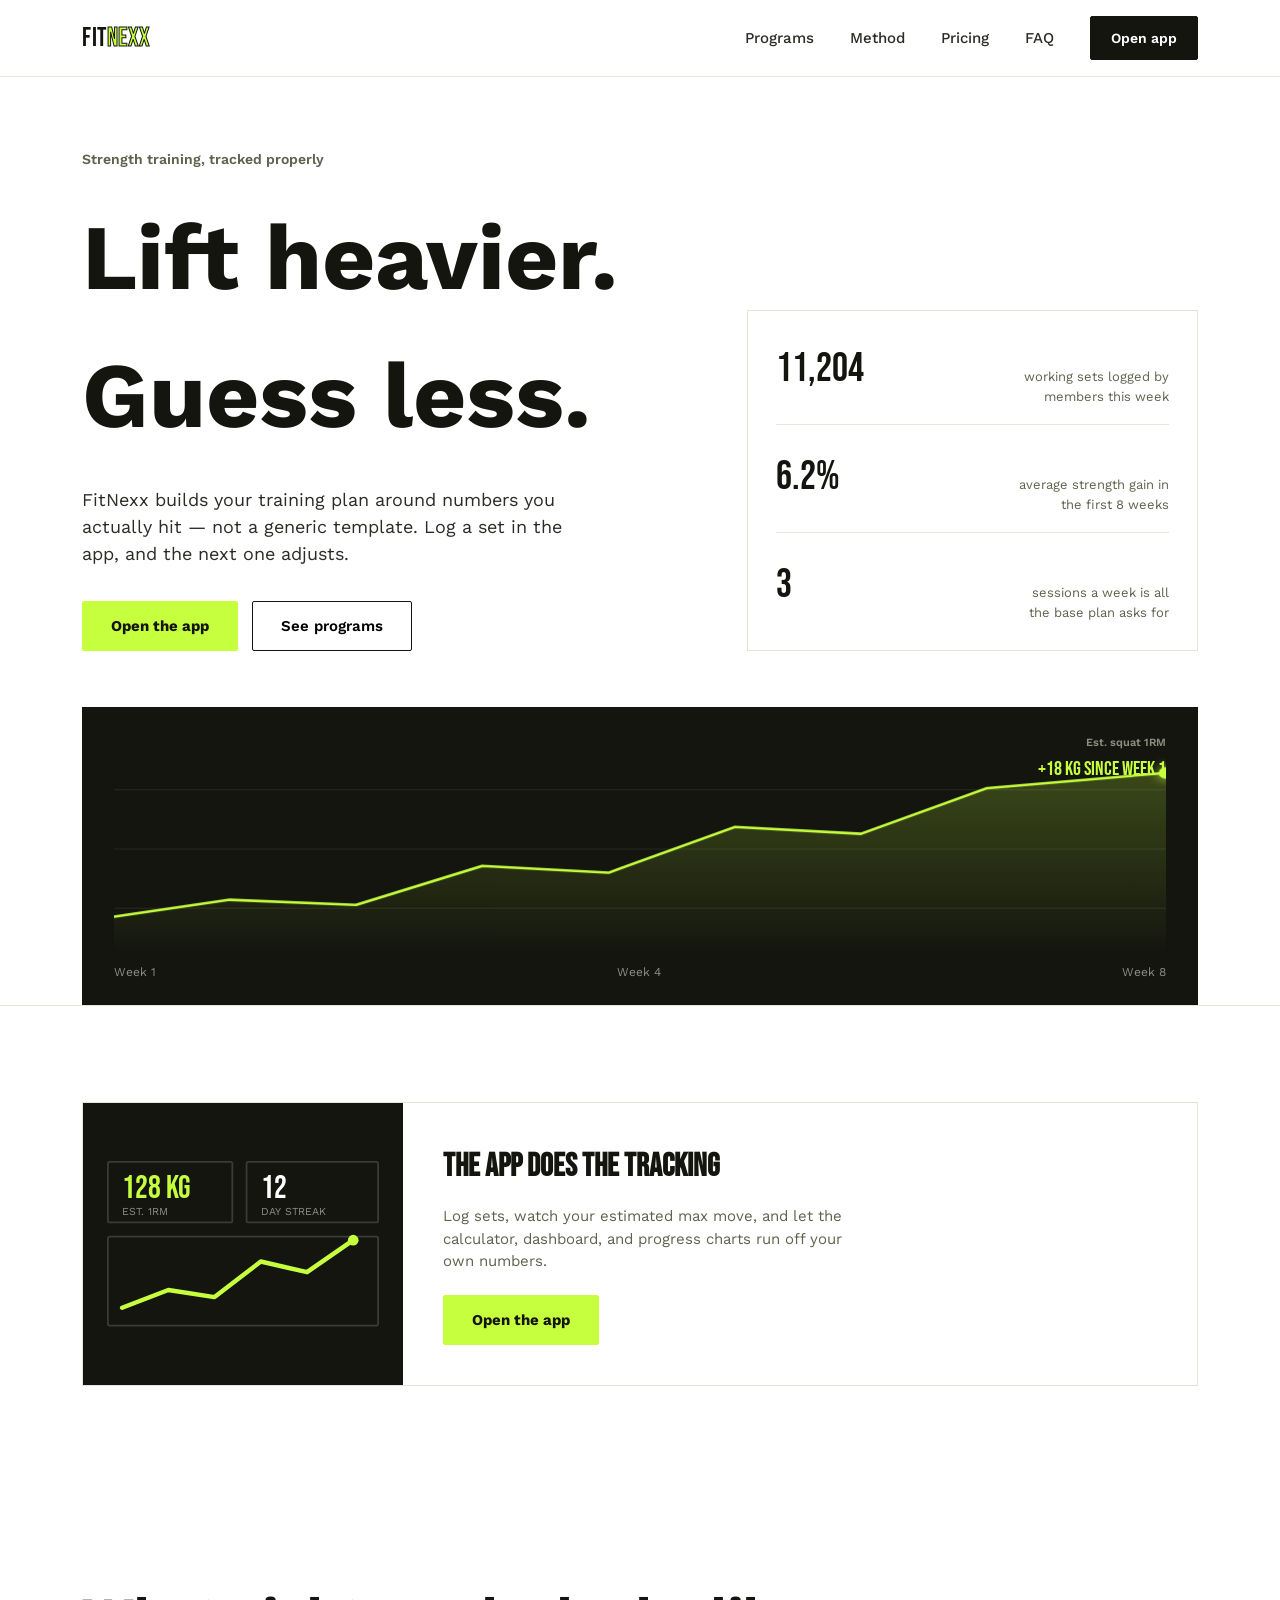
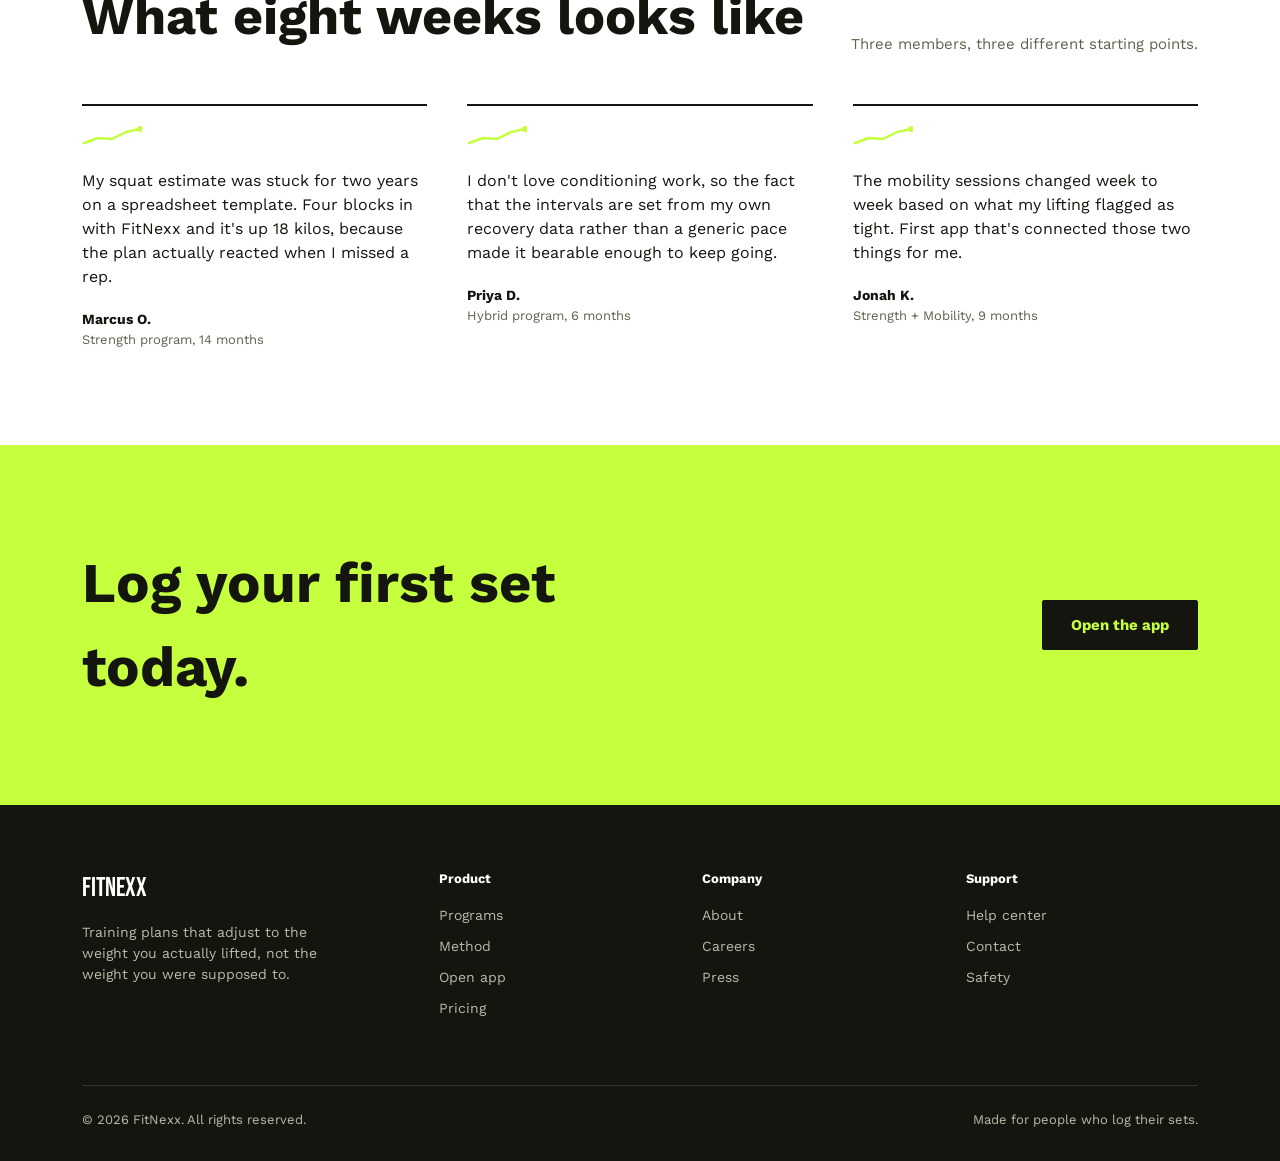
==== index.html @ 42fff478 "Add files via upload" ====
<!DOCTYPE html>
<html lang="en">
<head>
<meta charset="UTF-8">
<meta name="viewport" content="width=device-width, initial-scale=1.0">
<title>Home — FitNexx</title>
<meta name="description" content="Strength training plans that adjust to the weight you actually lift.">
<link rel="preconnect" href="https://fonts.googleapis.com">
<link rel="preconnect" href="https://fonts.gstatic.com" crossorigin>
<link href="https://fonts.googleapis.com/css2?family=Bebas+Neue&family=Work+Sans:wght@400;500;600;700&display=swap" rel="stylesheet">
<link rel="stylesheet" href="styles.css">
</head>
<body>
  <header class="site-header">
    <nav class="wrap">
      <a href="index.html" class="logo">FIT<span>NEXX</span></a>
      <div class="navlinks">
        <a href="programs.html">Programs</a>
        <a href="method.html">Method</a>
        <a href="pricing.html">Pricing</a>
        <a href="faq.html">FAQ</a>
        <a href="app-dashboard.html" class="nav-cta">Open app</a>
      </div>
    </nav>
  </header>

  <section class="hero">
    <div class="wrap">
      <div class="hero-grid">
        <div>
          <div class="hero-eyebrow">Strength training, tracked properly</div>
          <h1 class="hero-head">Lift heavier.<br>Guess less.</h1>
          <p class="hero-sub">FitNexx builds your training plan around numbers you actually hit — not a generic template. Log a set in the app, and the next one adjusts.</p>
          <div class="hero-actions">
            <a href="app-dashboard.html"><button class="btn-primary">Open the app</button></a>
            <a href="programs.html"><button class="btn-secondary">See programs</button></a>
          </div>
        </div>
        <div class="hero-panel">
          <div class="hero-stat-row">
            <div class="hero-stat-num" data-countup="11204" data-format="comma">0</div>
            <div class="hero-stat-label">working sets logged by members this week</div>
          </div>
          <div class="hero-stat-row">
            <div class="hero-stat-num" data-countup="6.2" data-format="decimal" data-suffix="%">0%</div>
            <div class="hero-stat-label">average strength gain in the first 8 weeks</div>
          </div>
          <div class="hero-stat-row">
            <div class="hero-stat-num" data-countup="3" data-format="int">0</div>
            <div class="hero-stat-label">sessions a week is all the base plan asks for</div>
          </div>
        </div>
      </div>
      <div class="hero-chart-panel" aria-hidden="true">
        <svg class="hero-chart-svg" viewBox="0 0 1000 260" preserveAspectRatio="none">
          <defs>
            <linearGradient id="chartFade" x1="0" y1="0" x2="0" y2="1">
              <stop offset="0%" stop-color="#C6FF3E" stop-opacity="0.22"/>
              <stop offset="100%" stop-color="#C6FF3E" stop-opacity="0"/>
            </linearGradient>
          </defs>
          <line x1="0" y1="60" x2="1000" y2="60" stroke="rgba(255,255,255,0.08)"/>
          <line x1="0" y1="130" x2="1000" y2="130" stroke="rgba(255,255,255,0.08)"/>
          <line x1="0" y1="200" x2="1000" y2="200" stroke="rgba(255,255,255,0.08)"/>
          <path class="hero-chart-fill" d="M0,210 L110,190 L230,196 L350,150 L470,158 L590,104 L710,112 L830,58 L1000,40 L1000,260 L0,260 Z" fill="url(#chartFade)"/>
          <path class="hero-chart-line" d="M0,210 L110,190 L230,196 L350,150 L470,158 L590,104 L710,112 L830,58 L1000,40" fill="none" stroke="#C6FF3E" stroke-width="3" stroke-linecap="round" stroke-linejoin="round"/>
          <circle class="hero-chart-dot" cx="1000" cy="40" r="7" fill="#C6FF3E"/>
        </svg>
        <div class="hero-chart-labels">
          <span>Week 1</span><span>Week 4</span><span>Week 8</span>
        </div>
        <div class="hero-chart-callout">
          <span class="hero-chart-callout-lbl">Est. squat 1RM</span>
          <span class="hero-chart-callout-val">+18 kg since week 1</span>
        </div>
      </div>
    </div>
  </section>

  <section>
    <div class="wrap">
      <div class="app-teaser">
        <svg class="app-teaser-graphic" viewBox="0 0 180 120" aria-hidden="true">
          <rect x="0" y="0" width="180" height="120" fill="var(--ink)"/>
          <rect x="14" y="14" width="70" height="34" rx="1" fill="none" stroke="rgba(255,255,255,0.16)"/>
          <text x="22" y="34" font-family="Bebas Neue" font-size="18" fill="var(--volt)">128 kg</text>
          <text x="22" y="44" font-family="Work Sans" font-size="6" fill="#8C8F80">EST. 1RM</text>
          <rect x="92" y="14" width="74" height="34" rx="1" fill="none" stroke="rgba(255,255,255,0.16)"/>
          <text x="100" y="34" font-family="Bebas Neue" font-size="18" fill="#FFFFFF">12</text>
          <text x="100" y="44" font-family="Work Sans" font-size="6" fill="#8C8F80">DAY STREAK</text>
          <rect x="14" y="56" width="152" height="50" rx="1" fill="none" stroke="rgba(255,255,255,0.16)"/>
          <path d="M22,96 L48,86 L74,90 L100,70 L126,76 L152,58" fill="none" stroke="var(--volt)" stroke-width="2.5" stroke-linecap="round" stroke-linejoin="round"/>
          <circle cx="152" cy="58" r="3" fill="var(--volt)"/>
        </svg>
        <div class="app-teaser-copy">
          <h3>The app does the tracking</h3>
          <p>Log sets, watch your estimated max move, and let the calculator, dashboard, and progress charts run off your own numbers.</p>
          <a href="app-dashboard.html"><button class="btn-primary">Open the app</button></a>
        </div>
      </div>
    </div>
  </section>

  <section>
    <div class="wrap">
      <div class="sec-head">
        <h2>What eight weeks looks like</h2>
        <p>Three members, three different starting points.</p>
      </div>
      <div class="quote-grid">
        <div class="quote-card">
          <svg class="quote-trend" viewBox="0 0 60 20" fill="none" aria-hidden="true"><path d="M2 17 L16 12 L30 13 L44 6 L58 3" stroke="var(--volt)" stroke-width="2.5" stroke-linecap="round" stroke-linejoin="round"/><circle cx="58" cy="3" r="3" fill="var(--volt)"/></svg>
          <p>My squat estimate was stuck for two years on a spreadsheet template. Four blocks in with FitNexx and it's up 18 kilos, because the plan actually reacted when I missed a rep.</p>
          <div class="quote-name">Marcus O.</div>
          <div class="quote-role">Strength program, 14 months</div>
        </div>
        <div class="quote-card">
          <svg class="quote-trend" viewBox="0 0 60 20" fill="none" aria-hidden="true"><path d="M2 17 L16 12 L30 13 L44 6 L58 3" stroke="var(--volt)" stroke-width="2.5" stroke-linecap="round" stroke-linejoin="round"/><circle cx="58" cy="3" r="3" fill="var(--volt)"/></svg>
          <p>I don't love conditioning work, so the fact that the intervals are set from my own recovery data rather than a generic pace made it bearable enough to keep going.</p>
          <div class="quote-name">Priya D.</div>
          <div class="quote-role">Hybrid program, 6 months</div>
        </div>
        <div class="quote-card">
          <svg class="quote-trend" viewBox="0 0 60 20" fill="none" aria-hidden="true"><path d="M2 17 L16 12 L30 13 L44 6 L58 3" stroke="var(--volt)" stroke-width="2.5" stroke-linecap="round" stroke-linejoin="round"/><circle cx="58" cy="3" r="3" fill="var(--volt)"/></svg>
          <p>The mobility sessions changed week to week based on what my lifting flagged as tight. First app that's connected those two things for me.</p>
          <div class="quote-name">Jonah K.</div>
          <div class="quote-role">Strength + Mobility, 9 months</div>
        </div>
      </div>
    </div>
  </section>

  <section class="cta">
    <div class="wrap cta-inner">
      <h2>Log your first set today.</h2>
      <a href="app-dashboard.html"><button class="btn-primary" style="background:var(--ink);color:var(--volt);border-color:var(--ink);">Open the app</button></a>
    </div>
  </section>

  <footer>
    <div class="wrap">
      <div class="foot-grid">
        <div>
          <div class="foot-logo">FITNEXX</div>
          <p style="font-size:14px;max-width:260px;">Training plans that adjust to the weight you actually lifted, not the weight you were supposed to.</p>
        </div>
        <div>
          <h5>Product</h5>
          <ul>
            <li><a href="programs.html">Programs</a></li>
            <li><a href="method.html">Method</a></li>
            <li><a href="app-dashboard.html">Open app</a></li>
            <li><a href="pricing.html">Pricing</a></li>
          </ul>
        </div>
        <div>
          <h5>Company</h5>
          <ul>
            <li><a href="method.html">About</a></li>
            <li><a href="mailto:careers@fitnexx.app">Careers</a></li>
            <li><a href="mailto:press@fitnexx.app">Press</a></li>
          </ul>
        </div>
        <div>
          <h5>Support</h5>
          <ul>
            <li><a href="faq.html">Help center</a></li>
            <li><a href="mailto:hello@fitnexx.app">Contact</a></li>
            <li><a href="mailto:safety@fitnexx.app">Safety</a></li>
          </ul>
        </div>
      </div>
      <div class="foot-bottom">
        <span>© 2026 FitNexx. All rights reserved.</span>
        <span>Made for people who log their sets.</span>
      </div>
    </div>
  </footer>
<script src="app.js"></script>
</body>
</html>
---- styles.css ----
:root{
    --ink:#14150F;
    --paper:#FFFFFF;
    --volt:#C6FF3E;
    --charcoal:#2B2C26;
    --muted:#5F624D;
    --hair:#E4E4DA;
    --red:#E23B2E;
    --panel:#FAFAF6;
  }
  *{box-sizing:border-box;margin:0;padding:0;}
  html{scroll-behavior:smooth;-webkit-text-size-adjust:100%;}
  body{
    font-family:'Work Sans',sans-serif;
    color:var(--ink);
    background:var(--paper);
    line-height:1.5;
    -webkit-font-smoothing:antialiased;
    overflow-x:hidden;
  }
  .display{
    font-family:'Bebas Neue',sans-serif;
    letter-spacing:0.01em;
    line-height:0.92;
    text-transform:uppercase;
  }
  a{color:inherit;text-decoration:none;}
  img{max-width:100%;display:block;}
  button{font-family:inherit;-webkit-tap-highlight-color:transparent;touch-action:manipulation;}
  /* every tappable control keeps a real touch target, on every breakpoint */
  button, .nav-cta, .app-nav a, .lift-chip, .del-btn, .program-set-btn, .plan-btn, .log-add-btn, .calc-save-btn, .unit-toggle button{
    min-height:44px;
  }
  input, select{font-size:16px;} /* stops iOS auto-zoom on focus */
  .wrap{max-width:1180px;margin:0 auto;padding:0 32px;}
  section{padding:96px 0;scroll-margin-top:92px;}
  @media(max-width:640px){section{padding:56px 0;} .wrap{padding:0 20px;}}
  @media(max-width:400px){.wrap{padding:0 16px;}}
  a:focus-visible, button:focus-visible, input:focus-visible, select:focus-visible{
    outline:3px solid var(--ink);
    outline-offset:2px;
  }

  /* ================= MARKETING NAV ================= */
  header.site-header{
    position:sticky;top:0;z-index:50;
    background:rgba(255,255,255,0.92);
    backdrop-filter:blur(8px);
    border-bottom:1px solid var(--hair);
  }
  nav.wrap{display:flex;align-items:center;justify-content:space-between;height:76px;gap:16px;}
  .logo{font-family:'Bebas Neue',sans-serif;font-size:26px;letter-spacing:0.02em;flex-shrink:0;}
  .logo span{color:var(--volt);-webkit-text-stroke:1px var(--ink);}
  .navlinks{display:flex;gap:36px;align-items:center;}
  .navlinks a:not(.nav-cta){font-size:15px;font-weight:500;color:var(--charcoal);transition:color .15s;display:flex;align-items:center;}
  .navlinks a:not(.nav-cta):hover{color:var(--ink);}
  .navlinks a.active:not(.nav-cta){color:var(--ink);font-weight:700;}
  .nav-cta{background:var(--ink);color:var(--paper);padding:0 20px;border-radius:2px;font-weight:600;font-size:14px;border:1px solid var(--ink);display:flex;align-items:center;justify-content:center;}
  .nav-cta:hover{background:var(--paper);color:var(--ink);}
  @media(max-width:820px){.navlinks a:not(.nav-cta){display:none;}}
  @media(max-width:400px){
    nav.wrap{height:64px;}
    .logo{font-size:22px;}
    .nav-cta{padding:0 14px;font-size:13px;}
  }

  /* ================= HERO ================= */
  .hero{padding:72px 0 0 0;border-bottom:1px solid var(--hair);}
  .hero-grid{display:grid;grid-template-columns:1.35fr 1fr;gap:56px;align-items:end;}
  @media(max-width:900px){.hero-grid{grid-template-columns:1fr;}}
  .hero-eyebrow{font-size:14px;color:var(--muted);font-weight:600;margin-bottom:18px;}
  h1.hero-head{font-size:clamp(52px,7.2vw,104px);opacity:0;animation:riseIn .7s cubic-bezier(.2,.8,.2,1) forwards;}
  @keyframes riseIn{from{opacity:0;transform:translateY(22px);}to{opacity:1;transform:translateY(0);}}
  .hero-sub{max-width:480px;font-size:18px;color:var(--charcoal);margin-top:22px;}
  .hero-actions{display:flex;gap:14px;margin-top:34px;flex-wrap:wrap;}
  .btn-primary{background:var(--volt);color:var(--ink);font-weight:700;padding:15px 28px;border-radius:2px;font-size:15px;border:1px solid var(--volt);cursor:pointer;}
  .btn-primary:hover{background:var(--ink);color:var(--volt);border-color:var(--ink);}
  .btn-secondary{padding:15px 28px;border-radius:2px;font-size:15px;font-weight:600;border:1px solid var(--ink);cursor:pointer;background:transparent;}
  .btn-secondary:hover{background:var(--ink);color:var(--paper);}
  .hero-panel{border:1px solid var(--hair);padding:28px;display:flex;flex-direction:column;gap:22px;}
  .hero-stat-row{display:flex;justify-content:space-between;align-items:baseline;border-bottom:1px solid var(--hair);padding-bottom:18px;}
  .hero-stat-row:last-child{border-bottom:none;padding-bottom:0;}
  .hero-stat-num{font-family:'Bebas Neue',sans-serif;font-size:40px;font-variant-numeric:tabular-nums;}
  .hero-stat-label{font-size:13px;color:var(--muted);max-width:150px;text-align:right;}

  .hero-chart-panel{
    margin-top:56px;background:var(--ink);padding:32px 32px 24px 32px;position:relative;overflow:hidden;
  }
  .hero-chart-svg{width:100%;height:220px;display:block;}
  .hero-chart-line{
    stroke-dasharray:1500;stroke-dashoffset:1500;
    animation:drawLine 1.6s 0.3s cubic-bezier(.2,.8,.2,1) forwards;
  }
  .hero-chart-fill{opacity:0;animation:fadeIn 1s 1.1s ease forwards;}
  .hero-chart-dot{opacity:0;transform-origin:1000px 40px;animation:popDot .4s 1.7s ease forwards;filter:drop-shadow(0 0 6px rgba(198,255,62,0.9));}
  @keyframes drawLine{to{stroke-dashoffset:0;}}
  @keyframes fadeIn{to{opacity:1;}}
  @keyframes popDot{from{opacity:0;transform:scale(0);}to{opacity:1;transform:scale(1);}}
  @media(prefers-reduced-motion:reduce){
    .hero-chart-line{animation:none;stroke-dashoffset:0;}
    .hero-chart-fill, .hero-chart-dot{animation:none;opacity:1;transform:scale(1);}
    h1.hero-head{animation:none;opacity:1;}
  }
  .hero-chart-labels{display:flex;justify-content:space-between;font-size:12px;color:#8C8F80;margin-top:4px;}
  .hero-chart-callout{
    position:absolute;top:28px;right:32px;text-align:right;
  }
  .hero-chart-callout-lbl{display:block;font-size:11px;color:#8C8F80;font-weight:600;}
  .hero-chart-callout-val{display:block;font-family:'Bebas Neue',sans-serif;color:var(--volt);font-size:20px;margin-top:2px;}
  @media(max-width:640px){
    .hero-chart-panel{padding:22px 20px 18px 20px;margin-top:36px;}
    .hero-chart-svg{height:150px;}
    .hero-chart-callout{position:static;text-align:left;margin-top:14px;}
    .hero-panel{padding:20px;gap:16px;}
    .hero-stat-num{font-size:32px;}
  }
  @media(max-width:480px){
    .hero-actions{flex-direction:column;}
    .hero-actions button{width:100%;}
  }

  .sec-head{display:flex;justify-content:space-between;align-items:flex-end;gap:24px;margin-bottom:48px;flex-wrap:wrap;}
  .sec-head h2{font-size:clamp(34px,4.5vw,52px);}
  .sec-head p{max-width:360px;color:var(--muted);font-size:15px;}

  .programs-section{background:var(--panel);}
  .programs-grid{display:grid;grid-template-columns:repeat(4,1fr);gap:1px;background:var(--hair);border:1px solid var(--hair);}
  @media(max-width:900px){.programs-grid{grid-template-columns:repeat(2,1fr);}}
  @media(max-width:520px){.programs-grid{grid-template-columns:1fr;}}
  .program-card{background:var(--paper);padding:30px 26px;min-height:280px;display:flex;flex-direction:column;}
  .program-icon{width:34px;height:34px;color:var(--ink);margin-bottom:20px;}
  .program-card h3{font-family:'Bebas Neue',sans-serif;font-size:28px;margin-bottom:12px;}
  .program-card p{font-size:14px;color:var(--muted);flex-grow:1;}
  .intensity{display:flex;gap:4px;margin-top:18px;}
  .intensity span{height:6px;flex:1;background:var(--hair);}
  .intensity span.on{background:var(--ink);}
  .program-meta{font-size:12px;color:var(--muted);margin-top:10px;font-weight:600;}

  .method{background:var(--ink);color:var(--paper);}
  .method .sec-head h2{color:var(--paper);}
  .method .sec-head p{color:#B9BBA9;}
  .method-list{display:grid;grid-template-columns:repeat(3,1fr);gap:1px;background:rgba(255,255,255,0.14);}
  @media(max-width:820px){.method-list{grid-template-columns:1fr;}}
  .method-item{background:var(--ink);padding:36px 30px;}
  .method-icon{width:28px;height:28px;color:var(--volt);margin-bottom:22px;}
  .method-num{font-family:'Bebas Neue',sans-serif;color:var(--volt);font-size:22px;margin-bottom:18px;}
  .method-item h3{font-size:22px;margin-bottom:10px;font-weight:600;}
  .method-item p{font-size:14px;color:#B9BBA9;}

  .app-teaser{border:1px solid var(--hair);padding:0;display:flex;align-items:stretch;gap:0;flex-wrap:wrap;overflow:hidden;}
  .app-teaser-graphic{width:320px;flex-shrink:0;display:block;background:var(--ink);}
  .app-teaser-copy{padding:40px;display:flex;flex-direction:column;justify-content:center;gap:14px;flex:1;min-width:260px;}
  .app-teaser h3{font-family:'Bebas Neue',sans-serif;font-size:32px;}
  .app-teaser p{color:var(--muted);font-size:15px;max-width:420px;}
  .app-teaser-copy button{align-self:flex-start;margin-top:8px;}
  @media(max-width:700px){
    .app-teaser-graphic{width:100%;height:180px;}
  }
  @media(max-width:480px){
    .app-teaser-copy{padding:24px;}
    .app-teaser-copy button{width:100%;}
  }

  .quote-grid{display:grid;grid-template-columns:repeat(3,1fr);gap:40px;}
  @media(max-width:860px){.quote-grid{grid-template-columns:1fr;}}
  .quote-card{border-top:2px solid var(--ink);padding-top:20px;}
  .quote-trend{width:60px;height:20px;margin-bottom:16px;}
  .quote-card p{font-size:16px;margin-bottom:20px;}
  .quote-name{font-weight:700;font-size:14px;}
  .quote-role{font-size:13px;color:var(--muted);}

  .pricing-grid{display:grid;grid-template-columns:repeat(3,1fr);gap:1px;background:var(--hair);border:1px solid var(--hair);}
  @media(max-width:860px){.pricing-grid{grid-template-columns:1fr;}}
  .price-card{background:var(--paper);padding:36px 30px;display:flex;flex-direction:column;}
  @media(max-width:480px){.price-card{padding:24px 20px;}}
  .price-card.featured{background:var(--ink);color:var(--paper);}
  .price-card.featured .plan-desc{color:#B9BBA9;}
  .plan-name{font-family:'Bebas Neue',sans-serif;font-size:26px;margin-bottom:6px;}
  .plan-desc{font-size:13px;color:var(--muted);margin-bottom:24px;}
  .plan-price{font-size:44px;font-weight:700;margin-bottom:4px;}
  .plan-price span{font-size:15px;font-weight:500;color:var(--muted);}
  .price-card.featured .plan-price span{color:#B9BBA9;}
  .plan-list{list-style:none;margin:24px 0 30px 0;flex-grow:1;}
  .plan-list li{font-size:14px;padding:9px 0;border-top:1px solid var(--hair);display:flex;align-items:center;gap:10px;}
  .price-card.featured .plan-list li{border-top:1px solid rgba(255,255,255,0.14);}
  .plan-list li:first-child{border-top:none;}
  .chk{width:16px;height:16px;border-radius:50%;background:var(--volt);flex-shrink:0;position:relative;}
  .chk::after{content:"";position:absolute;left:5px;top:2px;width:4px;height:8px;border:solid var(--ink);border-width:0 2px 2px 0;transform:rotate(45deg);}
  .plan-btn{padding:13px;text-align:center;border:1px solid var(--ink);font-weight:700;font-size:14px;cursor:pointer;background:transparent;}
  .plan-btn:hover{background:var(--ink);color:var(--paper);}
  .price-card.featured .plan-btn{border-color:var(--paper);color:var(--paper);}
  .price-card.featured .plan-btn:hover{background:var(--paper);color:var(--ink);}

  .faq-list{max-width:720px;}
  .faq-item{border-top:1px solid var(--hair);padding:22px 0;}
  .faq-item:last-child{border-bottom:1px solid var(--hair);}
  .faq-item summary{
    font-size:16px;font-weight:600;cursor:pointer;list-style:none;
    display:flex;justify-content:space-between;align-items:center;gap:16px;
  }
  .faq-item summary::-webkit-details-marker{display:none;}
  .faq-item summary::after{
    content:"+";font-family:'Bebas Neue',sans-serif;font-size:22px;color:var(--muted);flex-shrink:0;
    transition:transform .2s;
  }
  .faq-item[open] summary::after{content:"–";}
  .faq-item p{font-size:14px;color:var(--muted);margin-top:14px;max-width:600px;}

  .cta{background:var(--volt);}
  .cta-inner{display:flex;justify-content:space-between;align-items:center;gap:24px;flex-wrap:wrap;}
  .cta h2{font-size:clamp(32px,5vw,56px);max-width:560px;}
  @media(max-width:480px){.cta-inner button{width:100%;}}
  footer{background:var(--ink);color:#B9BBA9;padding:64px 0 32px 0;}
  .foot-grid{display:grid;grid-template-columns:1.4fr repeat(3,1fr);gap:32px;margin-bottom:56px;}
  @media(max-width:760px){.foot-grid{grid-template-columns:repeat(2,1fr);}}
  .foot-grid h5{color:var(--paper);font-size:13px;font-weight:700;margin-bottom:16px;}
  .foot-grid ul{list-style:none;}
  .foot-grid li{margin-bottom:10px;font-size:14px;}
  .foot-grid a:hover{color:var(--paper);}
  .foot-logo{font-family:'Bebas Neue',sans-serif;font-size:26px;color:var(--paper);margin-bottom:14px;}
  .foot-bottom{border-top:1px solid rgba(255,255,255,0.14);padding-top:24px;display:flex;justify-content:space-between;font-size:13px;flex-wrap:wrap;gap:10px;}

  /* ================= STANDALONE PAGE HERO ================= */
  .page-hero{border-bottom:1px solid var(--hair);padding:64px 0 56px 0;}
  .page-hero-back{font-size:13px;font-weight:600;color:var(--muted);display:inline-block;margin-bottom:22px;}
  .page-hero-back:hover{color:var(--ink);}
  .page-hero h1{font-family:'Bebas Neue',sans-serif;font-size:clamp(44px,7vw,76px);margin-bottom:14px;}
  .page-hero p{font-size:17px;color:var(--charcoal);max-width:520px;}
  @media(max-width:640px){.page-hero{padding:40px 0 36px 0;}}

  /* ================= APP SHELL ================= */
  .app-shell{display:grid;grid-template-columns:240px 1fr;min-height:100vh;min-height:100dvh;}
  @media(max-width:820px){.app-shell{grid-template-columns:1fr;}}

  .app-sidebar{
    border-right:1px solid var(--hair);
    padding:28px 20px;display:flex;flex-direction:column;
    position:sticky;top:0;height:100vh;height:100dvh;
  }
  @media(max-width:820px){
    .app-sidebar{
      position:sticky;top:0;z-index:40;height:auto;
      border-right:none;border-bottom:1px solid var(--hair);
      background:rgba(255,255,255,0.97);backdrop-filter:blur(8px);
      flex-direction:row;align-items:center;flex-wrap:nowrap;
      padding:12px 16px;gap:0;
    }
    .app-sidebar .app-logo-row{margin-bottom:0;margin-right:14px;flex-shrink:0;}
    .app-sidebar .app-nav{
      flex-direction:row;flex-wrap:nowrap;margin-bottom:0;margin-right:auto;
      overflow-x:auto;-webkit-overflow-scrolling:touch;scrollbar-width:none;
      gap:4px;
    }
    .app-sidebar .app-nav::-webkit-scrollbar{display:none;}
    .app-sidebar .app-nav a{white-space:nowrap;padding:10px 12px;}
    .app-sidebar .app-back{margin-top:0;margin-left:10px;white-space:nowrap;flex-shrink:0;padding:10px 8px;}
  }
  .app-logo-row{display:flex;align-items:center;justify-content:space-between;margin-bottom:40px;}
  .app-logo-row .logo{font-size:22px;}
  .app-nav{list-style:none;display:flex;flex-direction:column;gap:2px;margin-bottom:auto;}
  .app-nav a{
    display:flex;align-items:center;padding:11px 12px;font-size:14px;font-weight:600;color:var(--charcoal);
    border-left:2px solid transparent;
  }
  .app-nav a:hover{color:var(--ink);background:var(--panel);}
  .app-nav a.active{color:var(--ink);border-left:2px solid var(--volt);background:var(--panel);}
  .app-back{font-size:13px;color:var(--muted);font-weight:600;padding:11px 12px;margin-top:20px;display:flex;align-items:center;}
  .app-back:hover{color:var(--ink);}

  .app-main{padding:44px 40px;max-width:960px;width:100%;}
  @media(max-width:640px){.app-main{padding:24px 16px;}}
  .app-view-head{display:flex;justify-content:space-between;align-items:flex-end;gap:20px;margin-bottom:36px;flex-wrap:wrap;}
  @media(max-width:480px){.app-view-head{margin-bottom:24px;}}
  .app-view-head h2{font-family:'Bebas Neue',sans-serif;font-size:38px;}
  .app-view-head p{color:var(--muted);font-size:14px;max-width:380px;}

  .stat-cards{display:grid;grid-template-columns:repeat(4,1fr);gap:1px;background:var(--hair);border:1px solid var(--hair);margin-bottom:40px;}
  @media(max-width:760px){.stat-cards{grid-template-columns:repeat(2,1fr);}}
  .stat-card{background:var(--paper);padding:22px 20px;min-width:0;}
  .stat-card .num{font-family:'Bebas Neue',sans-serif;font-size:34px;overflow-wrap:anywhere;}
  .stat-card .lbl{font-size:12px;color:var(--muted);font-weight:600;margin-top:4px;}
  @media(max-width:480px){.stat-card{padding:16px 14px;} .stat-card .num{font-size:26px;}}

  .panel{border:1px solid var(--hair);padding:28px;margin-bottom:32px;background:var(--paper);}
  @media(max-width:480px){.panel{padding:18px;}}
  .panel h3{font-size:16px;font-weight:700;margin-bottom:18px;}

  .empty-state{border:1px dashed var(--hair);padding:40px;text-align:center;color:var(--muted);font-size:14px;}
  .empty-state strong{display:block;color:var(--ink);font-size:16px;margin-bottom:6px;font-weight:700;}

  .activity-list{list-style:none;}
  .activity-list li{display:flex;justify-content:space-between;padding:12px 0;border-top:1px solid var(--hair);font-size:14px;}
  .activity-list li:first-child{border-top:none;}
  .activity-list .a-lift{font-weight:600;}
  .activity-list .a-meta{color:var(--muted);}

  .log-form{display:grid;grid-template-columns:repeat(5,1fr);gap:16px;align-items:end;margin-bottom:32px;}
  @media(max-width:760px){.log-form{grid-template-columns:1fr 1fr;}}
  @media(max-width:480px){.log-form{grid-template-columns:1fr;gap:14px;}}
  .field label{display:block;font-size:12px;font-weight:700;margin-bottom:7px;color:var(--charcoal);}
  .field input, .field select{width:100%;padding:11px 12px;border:1px solid var(--hair);font-family:inherit;background:var(--paper);color:var(--ink);height:44px;}
  .field input:focus, .field select:focus{border-color:var(--ink);}
  .log-add-btn{grid-column:span 1;padding:12px;background:var(--ink);color:var(--paper);border:1px solid var(--ink);font-weight:700;font-size:14px;cursor:pointer;height:44px;}
  @media(max-width:480px){.log-add-btn{grid-column:1;width:100%;}}
  .log-add-btn:hover{background:var(--volt);color:var(--ink);border-color:var(--volt);}

  table.log-table{width:100%;border-collapse:collapse;min-width:520px;}
  table.log-table th{text-align:left;font-size:12px;color:var(--muted);padding:0 0 10px 0;border-bottom:1px solid var(--hair);font-weight:600;white-space:nowrap;}
  table.log-table td{padding:12px 10px 12px 0;border-bottom:1px solid var(--hair);font-size:14px;white-space:nowrap;}
  table.log-table tr:last-child td{border-bottom:none;}
  #log-table-wrap{overflow-x:auto;-webkit-overflow-scrolling:touch;}
  .del-btn{background:none;border:none;color:var(--muted);font-size:13px;cursor:pointer;font-weight:600;padding:8px 4px;}
  .del-btn:hover{color:var(--red);}

  .lift-select-row{display:flex;gap:10px;margin-bottom:24px;flex-wrap:wrap;}
  .lift-chip{padding:9px 16px;border:1px solid var(--hair);font-size:13px;font-weight:600;cursor:pointer;background:var(--paper);color:var(--charcoal);}
  .lift-chip.active{background:var(--ink);color:var(--paper);border-color:var(--ink);}
  @media(max-width:480px){.lift-select-row{gap:8px;} .lift-chip{padding:9px 12px;flex:1 1 calc(50% - 8px);text-align:center;}}

  .chart-wrap{width:100%;overflow-x:auto;}
  svg.chart{display:block;}
  .chart-point-label{font-size:10px;fill:var(--muted);font-family:'Work Sans',sans-serif;}

  .program-list{display:flex;flex-direction:column;gap:1px;background:var(--hair);border:1px solid var(--hair);margin-bottom:8px;}
  .program-row{background:var(--paper);padding:20px 24px;display:flex;justify-content:space-between;align-items:center;gap:16px;flex-wrap:wrap;}
  .program-row h4{font-family:'Bebas Neue',sans-serif;font-size:22px;}
  .program-row p{font-size:13px;color:var(--muted);margin-top:2px;}
  .program-set-btn{padding:9px 18px;border:1px solid var(--ink);background:transparent;font-size:13px;font-weight:700;cursor:pointer;white-space:nowrap;}
  .program-set-btn:hover{background:var(--ink);color:var(--paper);}
  .program-set-btn.is-active{background:var(--volt);border-color:var(--volt);color:var(--ink);cursor:default;}
  @media(max-width:480px){
    .program-row{padding:16px;}
    .program-row{flex-direction:column;align-items:flex-start;}
    .program-set-btn{width:100%;}
  }

  .calc-wrap{display:grid;grid-template-columns:0.9fr 1.1fr;gap:0;border:1px solid var(--hair);}
  @media(max-width:860px){.calc-wrap{grid-template-columns:1fr;}}
  .calc-form{padding:32px;border-right:1px solid var(--hair);}
  @media(max-width:860px){.calc-form{border-right:none;border-bottom:1px solid var(--hair);}}
  @media(max-width:480px){.calc-form{padding:20px;}}
  .calc-form>p{font-size:14px;color:var(--muted);margin-bottom:24px;}
  .unit-toggle{display:flex;border:1px solid var(--hair);}
  .unit-toggle button{flex:1;padding:10px;background:var(--paper);border:none;font-size:13px;font-weight:600;cursor:pointer;color:var(--muted);}
  .unit-toggle button.active{background:var(--ink);color:var(--paper);}
  .calc-results{padding:32px;background:var(--panel);}
  @media(max-width:480px){.calc-results{padding:20px;}}
  .calc-results h4{font-size:13px;font-weight:700;color:var(--muted);margin-bottom:6px;}
  .onerm-value{font-family:'Bebas Neue',sans-serif;font-size:64px;line-height:1;margin-bottom:6px;}
  @media(max-width:480px){.onerm-value{font-size:48px;}}
  .onerm-sub{font-size:13px;color:var(--muted);margin-bottom:28px;}
  .pct-table{width:100%;border-collapse:collapse;}
  .pct-table th{text-align:left;font-size:12px;color:var(--muted);padding-bottom:10px;border-bottom:1px solid var(--hair);font-weight:600;}
  .pct-table td{padding:11px 0;border-bottom:1px solid var(--hair);font-size:15px;}
  .pct-table tr:last-child td{border-bottom:none;}
  .pct-table td.pct{color:var(--muted);width:60px;}
  .pct-table td.wt{font-weight:700;}
  .calc-save-btn{margin-top:20px;padding:11px 18px;background:var(--ink);color:var(--paper);border:1px solid var(--ink);font-weight:700;font-size:13px;cursor:pointer;width:100%;}
  .calc-save-btn:hover{background:var(--volt);color:var(--ink);border-color:var(--volt);}
  .calc-save-btn:disabled{opacity:0.35;cursor:not-allowed;}
  .save-confirm{font-size:12px;color:var(--charcoal);margin-top:10px;min-height:16px;}
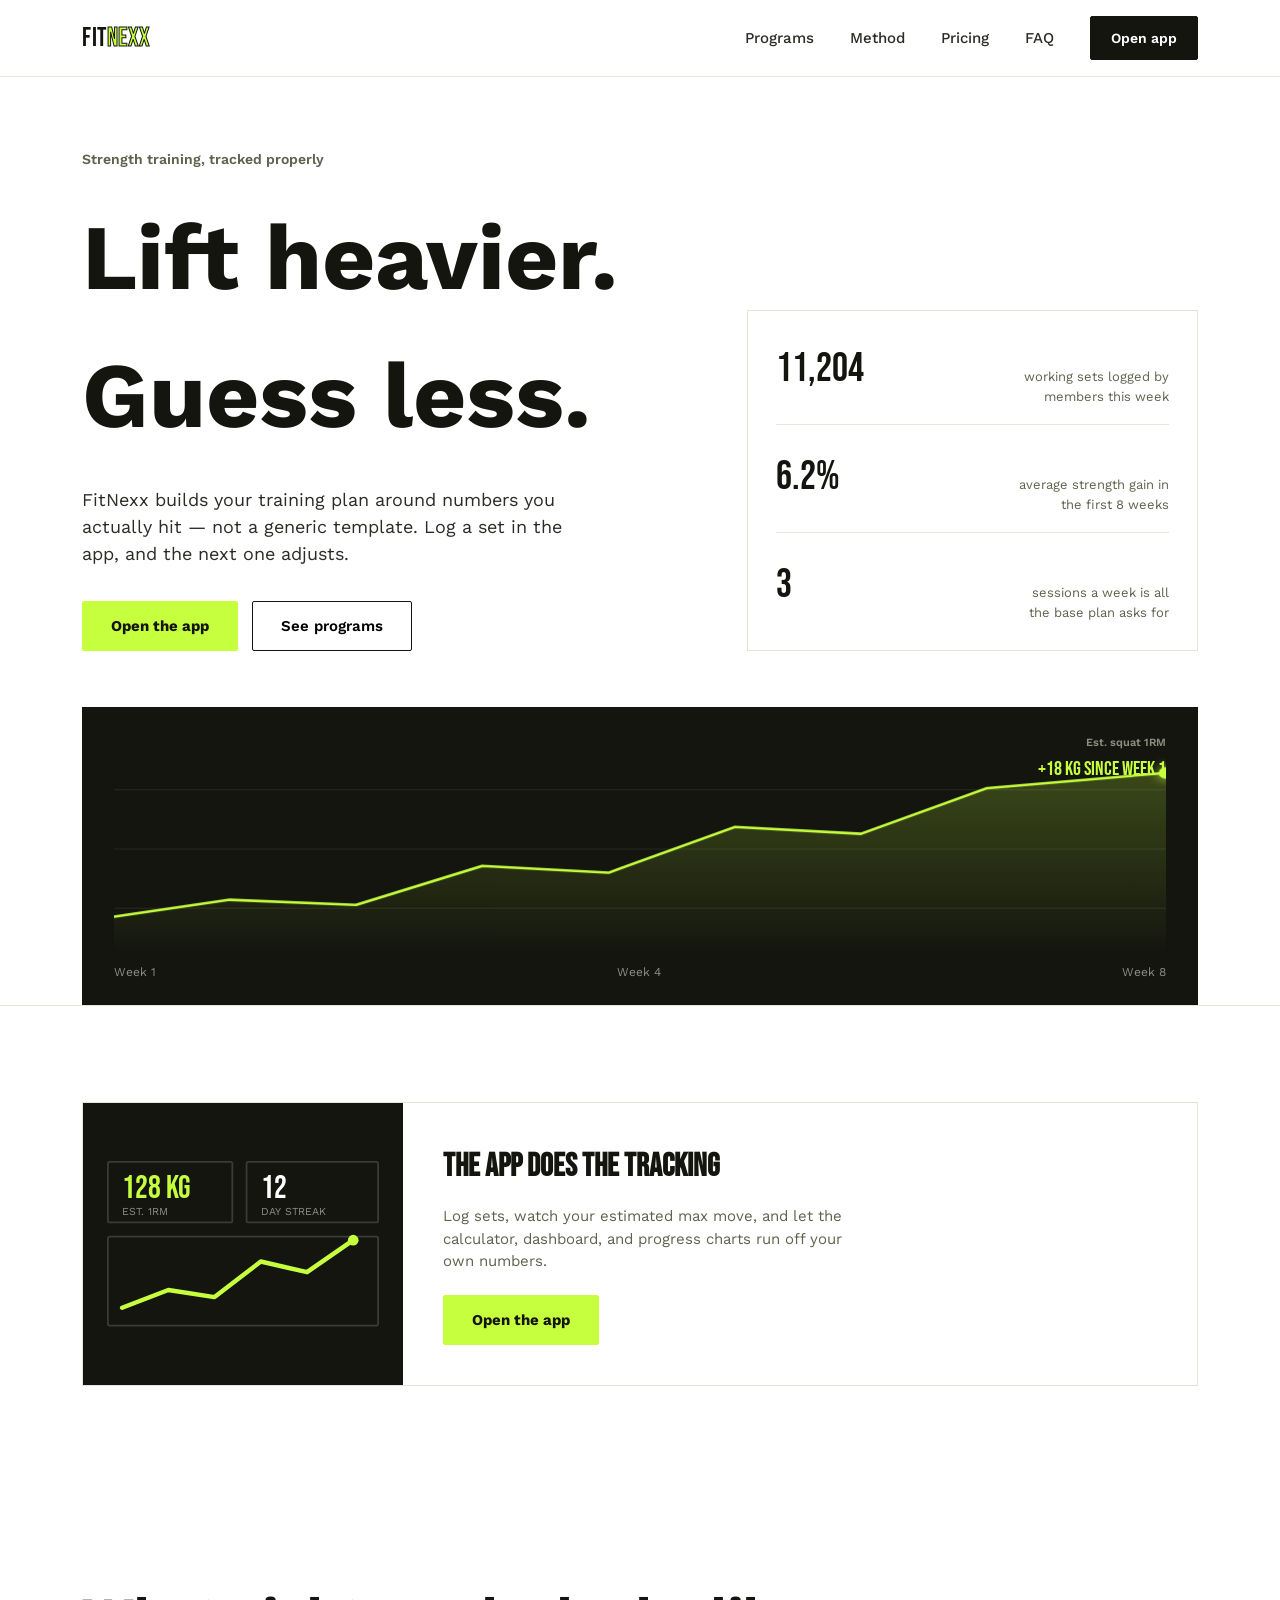
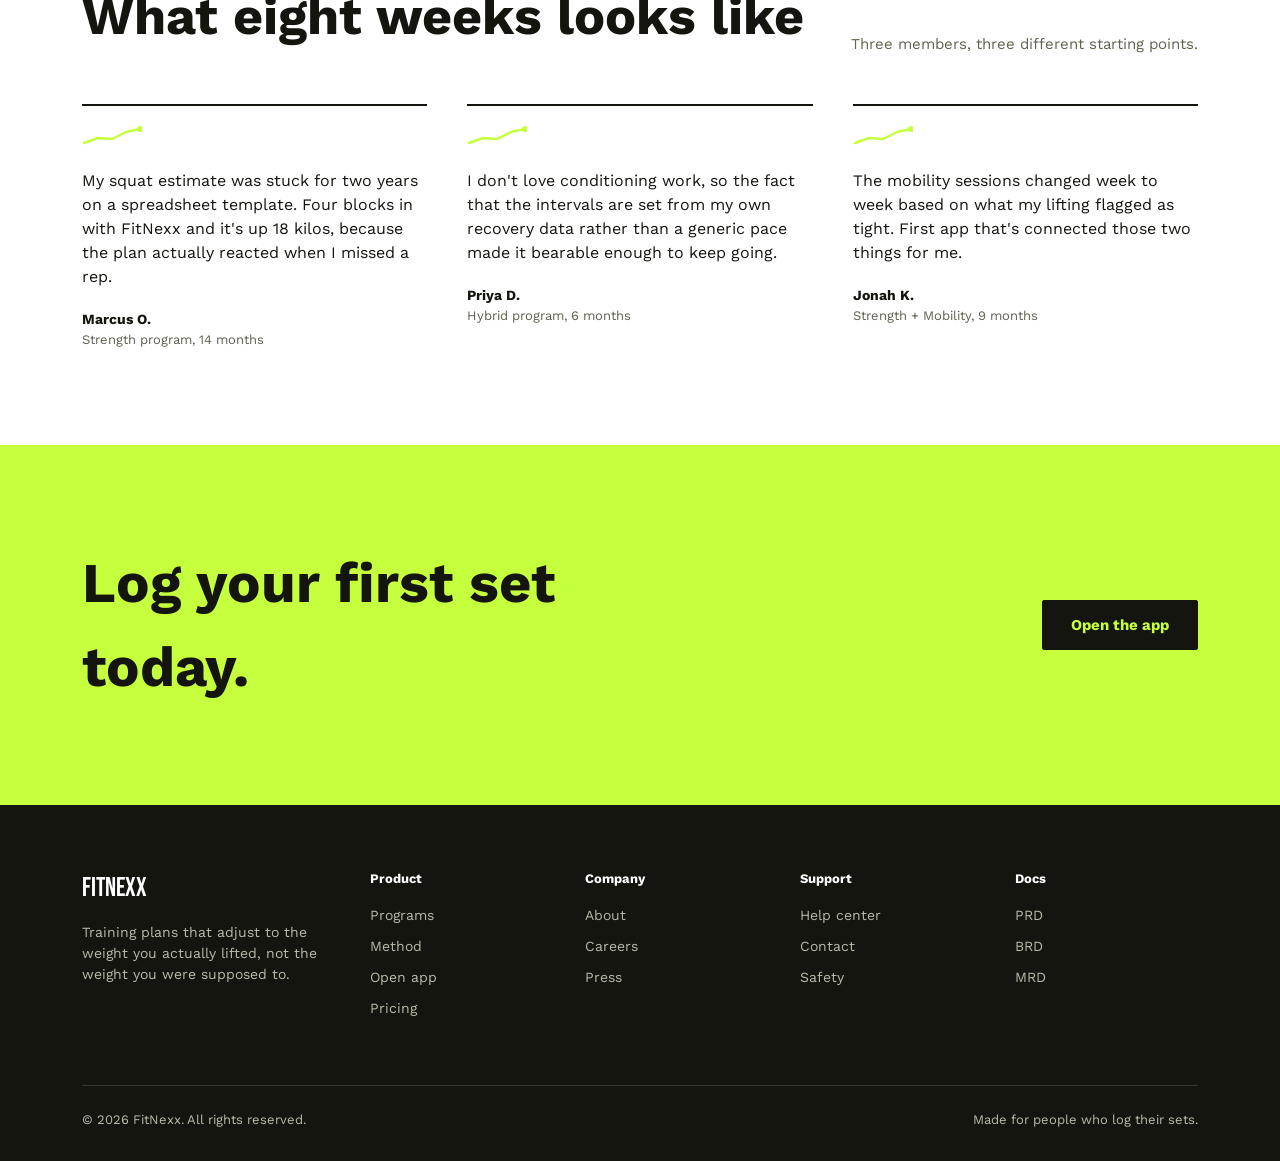
==== commit 4981f42b: "Add documentation links to index.html" ====
--- a/index.html
+++ b/index.html
@@ -169,6 +169,14 @@
             <li><a href="mailto:safety@fitnexx.app">Safety</a></li>
           </ul>
         </div>
+        <div>
+          <h5>Docs</h5>
+          <ul>
+            <li><a href="FitNexx_PRD.docx">PRD</a></li>
+            <li><a href="FitNexx_BRD.docx">BRD</a></li>
+            <li><a href="FitNexx_MRD.docx">MRD</a></li>
+          </ul>
+        </div>
       </div>
       <div class="foot-bottom">
         <span>© 2026 FitNexx. All rights reserved.</span>
--- a/styles.css
+++ b/styles.css
@@ -211,7 +211,7 @@
   .cta h2{font-size:clamp(32px,5vw,56px);max-width:560px;}
   @media(max-width:480px){.cta-inner button{width:100%;}}
   footer{background:var(--ink);color:#B9BBA9;padding:64px 0 32px 0;}
-  .foot-grid{display:grid;grid-template-columns:1.4fr repeat(3,1fr);gap:32px;margin-bottom:56px;}
+  .foot-grid{display:grid;grid-template-columns:1.4fr repeat(4,1fr);gap:32px;margin-bottom:56px;}
   @media(max-width:760px){.foot-grid{grid-template-columns:repeat(2,1fr);}}
   .foot-grid h5{color:var(--paper);font-size:13px;font-weight:700;margin-bottom:16px;}
   .foot-grid ul{list-style:none;}
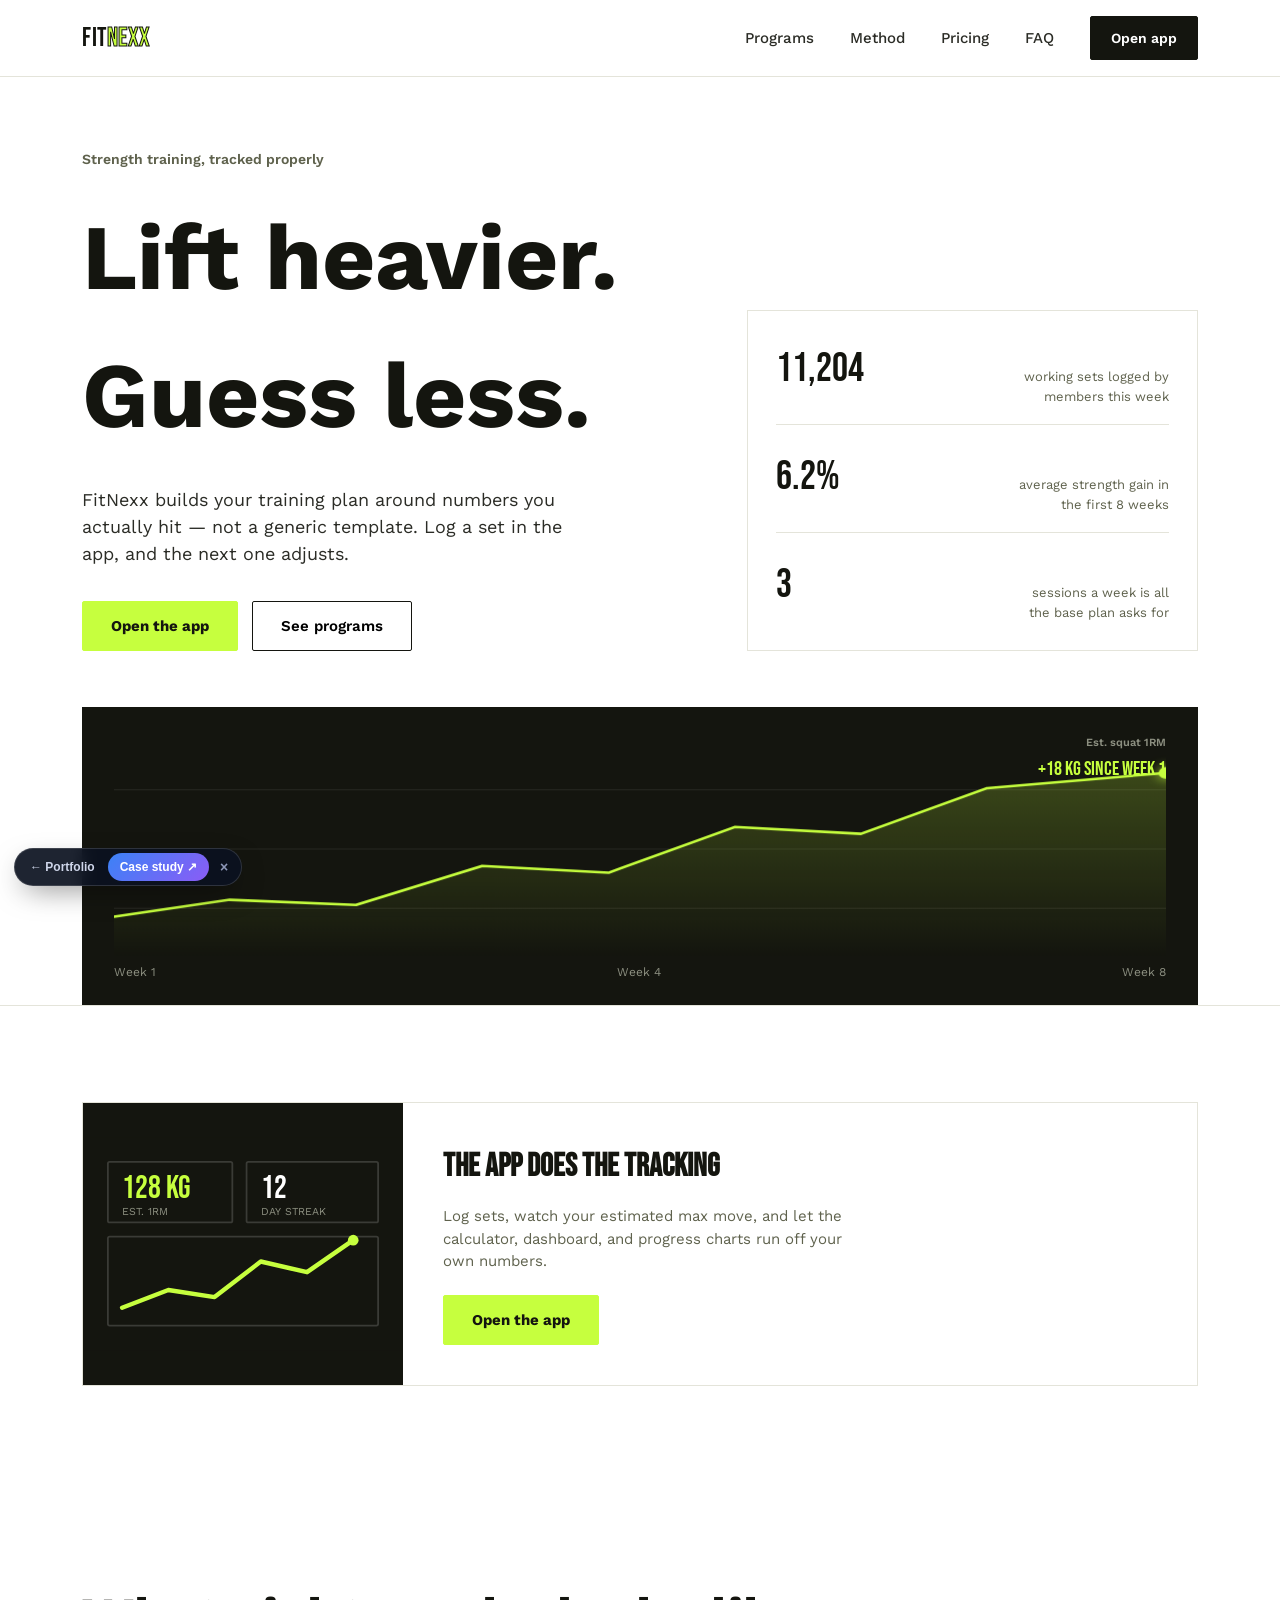
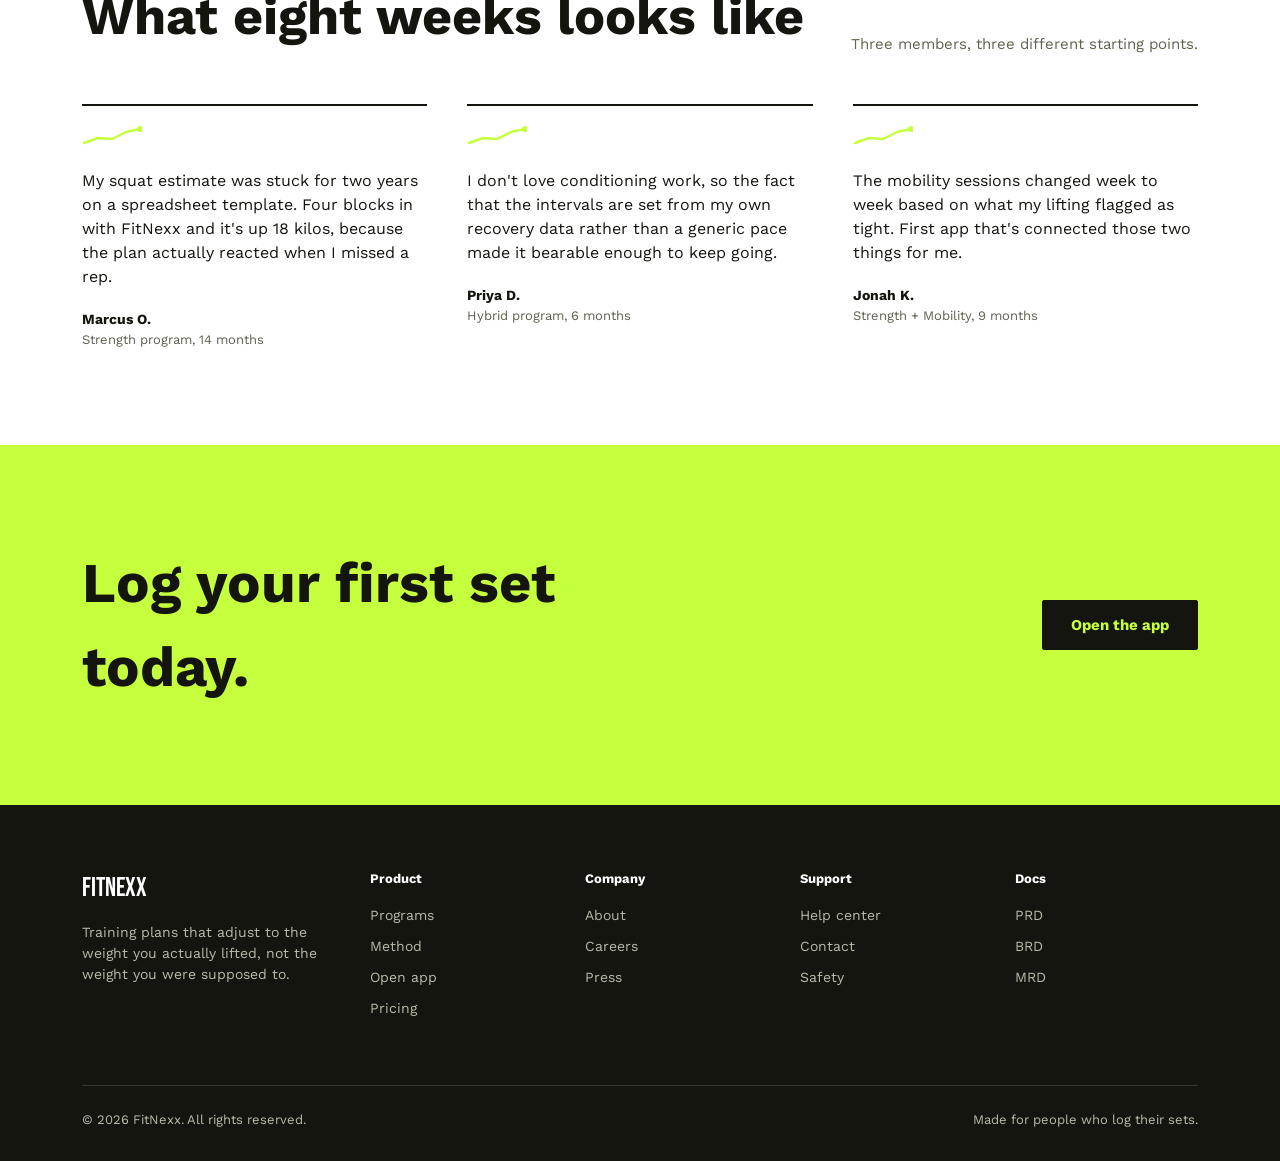
==== commit 811a067f: "Add portfolio + Notion case study links" ====
--- a/index.html
+++ b/index.html
@@ -172,9 +172,9 @@
         <div>
           <h5>Docs</h5>
           <ul>
-            <li><a href="FitNexx_PRD.docx">PRD</a></li>
-            <li><a href="FitNexx_BRD.docx">BRD</a></li>
-            <li><a href="FitNexx_MRD.docx">MRD</a></li>
+            <li><a href="https://github.com/pryank18/fitnexx/blob/main/FitNexx_PRD.md">PRD</a></li>
+            <li><a href="https://github.com/pryank18/fitnexx/blob/main/FitNexx_BRD.md">BRD</a></li>
+            <li><a href="https://github.com/pryank18/fitnexx/blob/main/FitNexx_MRD.md">MRD</a></li>
           </ul>
         </div>
       </div>
@@ -185,5 +185,11 @@
     </div>
   </footer>
 <script src="app.js"></script>
+<!-- portfolio-bar: links back to hub + Notion case study -->
+<div id="pw-portfolio-bar" style="position:fixed;left:14px;bottom:14px;z-index:2147483000;display:flex;align-items:center;gap:2px;padding:4px;border-radius:999px;background:rgba(11,18,32,.92);border:1px solid rgba(255,255,255,.14);box-shadow:0 10px 30px -10px rgba(0,0,0,.6);font:600 12px/1 -apple-system,BlinkMacSystemFont,'Segoe UI',Inter,sans-serif;backdrop-filter:blur(8px);-webkit-backdrop-filter:blur(8px)">
+  <a href="https://pryank18.github.io/" style="color:#cfd6ea;text-decoration:none;padding:8px 11px;border-radius:999px" title="All projects by Pryank Wadhera">&larr; Portfolio</a>
+  <a href="https://fern-appliance-85f.notion.site/3ecefd17b766812b9266c7de2fd7d751" target="_blank" rel="noopener" style="color:#fff;text-decoration:none;padding:8px 12px;border-radius:999px;background:linear-gradient(135deg,#3b82f6,#8b5cf6)" title="Read the product case study on Notion">Case study &#8599;</a>
+  <button type="button" aria-label="Hide" onclick="this.parentNode.style.display='none'" style="all:unset;cursor:pointer;color:#8d97b8;padding:6px 9px;font-size:14px">&times;</button>
+</div>
 </body>
 </html>
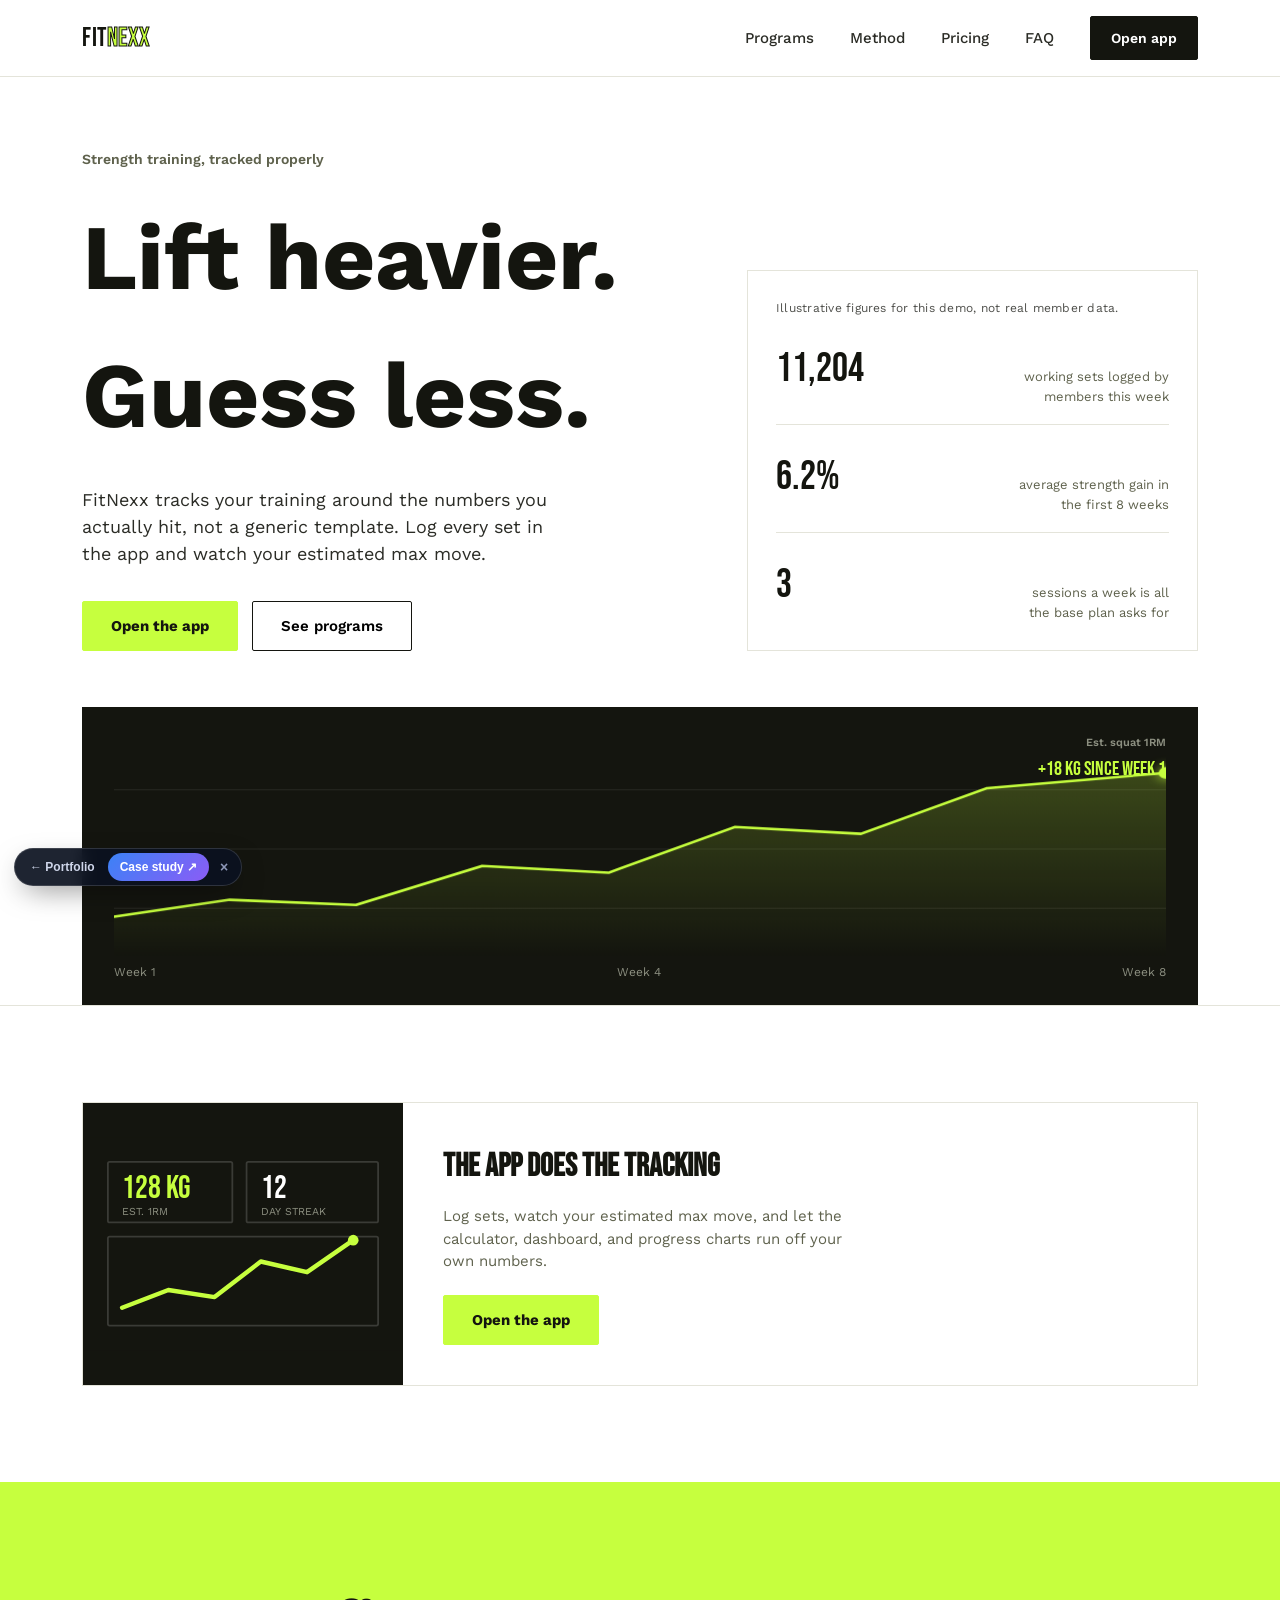
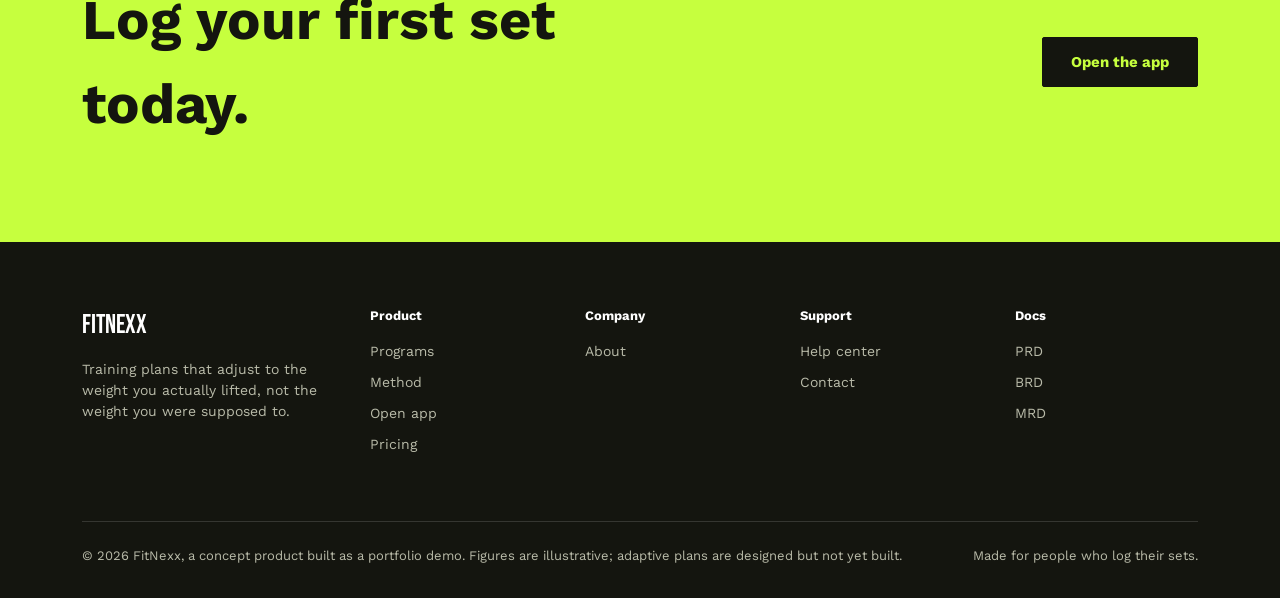
==== commit 6159a931: "Label demo figures, remove unlabelled testimonials, match claims to the demo, drop placeholder email" ====
--- a/index.html
+++ b/index.html
@@ -2,9 +2,30 @@
 <html lang="en">
 <head>
 <meta charset="UTF-8">
+<!-- Google tag (gtag.js) -->
+<script async src="https://www.googletagmanager.com/gtag/js?id=G-W1S3EQ0SZY"></script>
+<script>
+  window.dataLayer = window.dataLayer || [];
+  function gtag(){dataLayer.push(arguments);}
+  gtag('js', new Date());
+  gtag('config', 'G-W1S3EQ0SZY');
+</script>
 <meta name="viewport" content="width=device-width, initial-scale=1.0">
-<title>Home — FitNexx</title>
-<meta name="description" content="Strength training plans that adjust to the weight you actually lift.">
+<title>FitNexx — Strength training, tracked set by set | Pryank Wadhera</title>
+<link rel="canonical" href="https://pryank18.github.io/fitnexx/">
+<meta property="og:type" content="website">
+<meta property="og:url" content="https://pryank18.github.io/fitnexx/">
+<meta property="og:title" content="FitNexx — Strength training, tracked set by set | Pryank Wadhera">
+<meta property="og:description" content="Log every set, see your estimated max and track strength lift by lift.">
+<meta property="og:image" content="https://pryank18.github.io/assets/og/fitnexx.jpg">
+<meta property="og:image:type" content="image/jpeg">
+<meta property="og:image:width" content="1200">
+<meta property="og:image:height" content="630">
+<meta name="twitter:card" content="summary_large_image">
+<meta name="twitter:title" content="FitNexx — Strength training, tracked set by set | Pryank Wadhera">
+<meta name="twitter:description" content="Log every set, see your estimated max and track strength lift by lift.">
+<meta name="twitter:image" content="https://pryank18.github.io/assets/og/fitnexx.jpg">
+<meta name="description" content="Log every set, see your estimated max and track strength lift by lift.">
 <link rel="preconnect" href="https://fonts.googleapis.com">
 <link rel="preconnect" href="https://fonts.gstatic.com" crossorigin>
 <link href="https://fonts.googleapis.com/css2?family=Bebas+Neue&family=Work+Sans:wght@400;500;600;700&display=swap" rel="stylesheet">
@@ -30,13 +51,14 @@
         <div>
           <div class="hero-eyebrow">Strength training, tracked properly</div>
           <h1 class="hero-head">Lift heavier.<br>Guess less.</h1>
-          <p class="hero-sub">FitNexx builds your training plan around numbers you actually hit — not a generic template. Log a set in the app, and the next one adjusts.</p>
+          <p class="hero-sub">FitNexx tracks your training around the numbers you actually hit, not a generic template. Log every set in the app and watch your estimated max move.</p>
           <div class="hero-actions">
             <a href="app-dashboard.html"><button class="btn-primary">Open the app</button></a>
             <a href="programs.html"><button class="btn-secondary">See programs</button></a>
           </div>
         </div>
         <div class="hero-panel">
+          <p class="hero-stat-note">Illustrative figures for this demo, not real member data.</p>
           <div class="hero-stat-row">
             <div class="hero-stat-num" data-countup="11204" data-format="comma">0</div>
             <div class="hero-stat-label">working sets logged by members this week</div>
@@ -101,35 +123,6 @@
     </div>
   </section>
 
-  <section>
-    <div class="wrap">
-      <div class="sec-head">
-        <h2>What eight weeks looks like</h2>
-        <p>Three members, three different starting points.</p>
-      </div>
-      <div class="quote-grid">
-        <div class="quote-card">
-          <svg class="quote-trend" viewBox="0 0 60 20" fill="none" aria-hidden="true"><path d="M2 17 L16 12 L30 13 L44 6 L58 3" stroke="var(--volt)" stroke-width="2.5" stroke-linecap="round" stroke-linejoin="round"/><circle cx="58" cy="3" r="3" fill="var(--volt)"/></svg>
-          <p>My squat estimate was stuck for two years on a spreadsheet template. Four blocks in with FitNexx and it's up 18 kilos, because the plan actually reacted when I missed a rep.</p>
-          <div class="quote-name">Marcus O.</div>
-          <div class="quote-role">Strength program, 14 months</div>
-        </div>
-        <div class="quote-card">
-          <svg class="quote-trend" viewBox="0 0 60 20" fill="none" aria-hidden="true"><path d="M2 17 L16 12 L30 13 L44 6 L58 3" stroke="var(--volt)" stroke-width="2.5" stroke-linecap="round" stroke-linejoin="round"/><circle cx="58" cy="3" r="3" fill="var(--volt)"/></svg>
-          <p>I don't love conditioning work, so the fact that the intervals are set from my own recovery data rather than a generic pace made it bearable enough to keep going.</p>
-          <div class="quote-name">Priya D.</div>
-          <div class="quote-role">Hybrid program, 6 months</div>
-        </div>
-        <div class="quote-card">
-          <svg class="quote-trend" viewBox="0 0 60 20" fill="none" aria-hidden="true"><path d="M2 17 L16 12 L30 13 L44 6 L58 3" stroke="var(--volt)" stroke-width="2.5" stroke-linecap="round" stroke-linejoin="round"/><circle cx="58" cy="3" r="3" fill="var(--volt)"/></svg>
-          <p>The mobility sessions changed week to week based on what my lifting flagged as tight. First app that's connected those two things for me.</p>
-          <div class="quote-name">Jonah K.</div>
-          <div class="quote-role">Strength + Mobility, 9 months</div>
-        </div>
-      </div>
-    </div>
-  </section>
-
   <section class="cta">
     <div class="wrap cta-inner">
       <h2>Log your first set today.</h2>
@@ -157,16 +150,13 @@
           <h5>Company</h5>
           <ul>
             <li><a href="method.html">About</a></li>
-            <li><a href="mailto:careers@fitnexx.app">Careers</a></li>
-            <li><a href="mailto:press@fitnexx.app">Press</a></li>
           </ul>
         </div>
         <div>
           <h5>Support</h5>
           <ul>
             <li><a href="faq.html">Help center</a></li>
-            <li><a href="mailto:hello@fitnexx.app">Contact</a></li>
-            <li><a href="mailto:safety@fitnexx.app">Safety</a></li>
+            <li><a href="https://pryank18.github.io/#contact">Contact</a></li>
           </ul>
         </div>
         <div>
@@ -179,7 +169,7 @@
         </div>
       </div>
       <div class="foot-bottom">
-        <span>© 2026 FitNexx. All rights reserved.</span>
+        <span>© 2026 FitNexx, a concept product built as a portfolio demo. Figures are illustrative; adaptive plans are designed but not yet built.</span>
         <span>Made for people who log their sets.</span>
       </div>
     </div>
--- a/styles.css
+++ b/styles.css
@@ -80,6 +80,7 @@
   .hero-panel{border:1px solid var(--hair);padding:28px;display:flex;flex-direction:column;gap:22px;}
   .hero-stat-row{display:flex;justify-content:space-between;align-items:baseline;border-bottom:1px solid var(--hair);padding-bottom:18px;}
   .hero-stat-row:last-child{border-bottom:none;padding-bottom:0;}
+  .hero-stat-note{font-size:12px;letter-spacing:.02em;opacity:.75;margin:0;}
   .hero-stat-num{font-family:'Bebas Neue',sans-serif;font-size:40px;font-variant-numeric:tabular-nums;}
   .hero-stat-label{font-size:13px;color:var(--muted);max-width:150px;text-align:right;}
 
